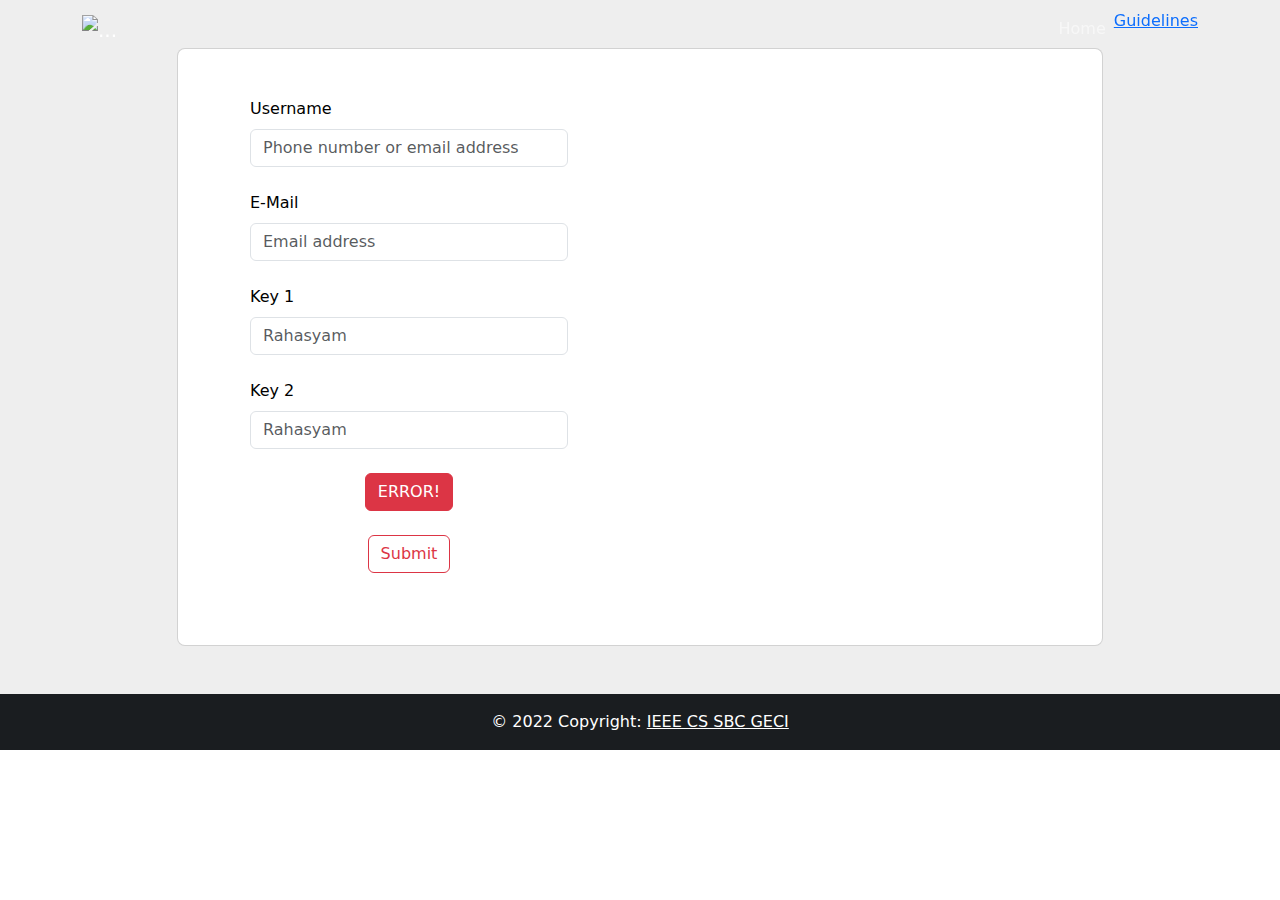
==== index.html @ 2a2f79c1 "Add files via upload" ====
<!DOCTYPE html>
<html lang="en">
<head>
    <meta charset="UTF-8">
    <meta http-equiv="X-UA-Compatible" content="IE=edge">
    <meta name="viewport" content="width=device-width, initial-scale=1.0">

    <link rel="stylesheet" href="css/style.css">
    <link rel="stylesheet" href="https://cdn.jsdelivr.net/npm/bootstrap@5.2.0-beta1/dist/css/bootstrap.min.css">
    
    <title>CI Battle | IEEE CS SBC GECI</title>
</head>
<body>
    
    <nav class="navbar navbar-expand-lg navbar-dark fixed-top" id="mainNav">
        <div class="container">
            <a class="navbar-brand" href="#page-top"><img src="img/log.png" height="28" alt="..." /></a>
            <button class="navbar-toggler" type="button" data-bs-toggle="collapse" data-bs-target="#navbarResponsive" aria-controls="navbarResponsive" aria-expanded="false" aria-label="Toggle navigation">
                Menu
                <i class="fas fa-bars ms-1"></i>
            </button>
            <div class="collapse navbar-collapse" id="navbarResponsive">
                <ul class="navbar-nav  ms-auto py-4 py-lg-0">
                    <li class="nav-item"><a class="nav-link" href="#services">Home</a></li>
                    
                    <li class="nav-item"><a class="img/guidelines.pdf" href="#about">Guidelines</a></li>
                    <!-- <li class="nav-item"><a class="nav-link" href="#team">Team</a></li>
                    <li class="nav-item"><a class="nav-link" href="#contact">Contact</a></li> -->
                </ul>
            </div>
        </div>
    </nav>
    <!-- Masthead-->
    <header class="masthead">    </header> 

    <section class="h-100 gradient-form" style="background-color: #eee;">
        <div class="container py-5 h-100">
          <div class="row d-flex justify-content-center align-items-center h-100">
            <!-- <div class="text-center">
                <h2 class="section-heading text-uppercase ">CI Battle</h2>
                <p class="section-subheading pclr font-italic">Submit your Flags here!</p>
            </div> -->
            <div class="col-xl-10">
              <div class="card rounded-3 text-black">
                <div class="row g-0">
                  <div class="col-lg-6">
                    <div class="card-body p-md-5 mx-md-4">
      
                      
      
                      <form>
                        
      
                        <div class="form-outline mb-4">
                            <label class="form-label" for="form2Example11">Username</label>
                          <input type="text" id="name" class="form-control"
                            placeholder="Phone number or email address" required/>
                          
                        </div>

                        <div class="form-outline mb-4">
                            <label class="form-label" for="form2Example11">E-Mail</label>
                          <input type="email" id="mail" class="form-control"
                            placeholder="Email address" required />
                          
                        </div>

                        <!-- <div class="form-outline mb-4">
                            <label class="form-label" for="form2Example11">CI Level</label>
                            <select class="custom-select custom-select-lg mb-3" required>
                                <option selected>Level 0</option>
                                <option value="1">1</option>
                                <option value="2">2</option>
                                <option value="3">3</option>
                                <option value="4">4</option>
                                <option value="5">5</option>
                                <option value="6">6</option>
                                <option value="7">7</option>
                                <option value="8">8</option>
                                <option value="9">9</option>
                                <option value="10">10</option>
                                <option value="11">11</option>
                                <option value="12">12</option>
                                <option value="13">13</option>
                                <option value="14">14</option>
                                
                                
                            </select>
                          
                        </div> -->

                        <div class="form-outline mb-4">
                            <label class="form-label" for="form2Example11">Key 1</label>
                          <input type="type" id="key1" class="form-control"
                            placeholder="Rahasyam" required/>
                          
                        </div>
                        <div class="form-outline mb-4">
                            <label class="form-label" for="form2Example11">Key 2</label>
                          <input type="type" id="key2" class="form-control"
                            placeholder="Rahasyam" required/>
                          
                        </div>
                        

                        
      
                        
      
                        <div id="hide" class="d-flex align-items-center justify-content-center pb-4">
                          
                            <button type="button" class="btn btn-danger">ERROR!</button>
                          </div>
      
                        <div class="d-flex align-items-center justify-content-center pb-4">
                          
                          <button type="button" class="btn btn-outline-danger">Submit</button>
                        </div>
      
                      </form>
      
                    </div>
                  </div>
                  <div class="col-lg-6 d-flex align-items-center gradient-custom-2">
                    <div class="text-white px-3 py-4 p-md-5 mx-md-4">
                      <h4 class="mb-4">Hint for Key 2</h4>
                      
                       <pre>
                           _-_
                        /~~   ~~\
                     /~~         ~~\
                    {     lvl 7     }
                     \  _-     -_  /
                       ~  \\ //  ~
                    _- -   | | _- _
                      _ -  | |   -_
                          // \\

                        p4paYa_kuRu
                    -------------------
                        </pre> 
                        <p class="small mb-0">
                            Have you forgotten about the hidden dungeon near Guilottine Maram :)
                        </p>
                    </div>
                  </div>
                </div>
              </div>
            </div>
          </div>
        </div>
      </section>



    <footer class="bg-dark text-center text-lg-start text-white">
      
          
  
      <!-- Copyright -->
      <div class="text-center p-3" style="background-color: rgba(0, 0, 0, 0.2)">
        © 2022 Copyright:
        <a class="text-white" href="https://cs.ieeesbgeci.org/">IEEE CS SBC GECI</a>
      </div>
      <!-- Copyright -->
    </footer>
  

    
</body>

<script src="https://ajax.googleapis.com/ajax/libs/jquery/3.6.0/jquery.min.js"></script>
<script src="js/script.js" type="text/Javascript"></script>
</html>
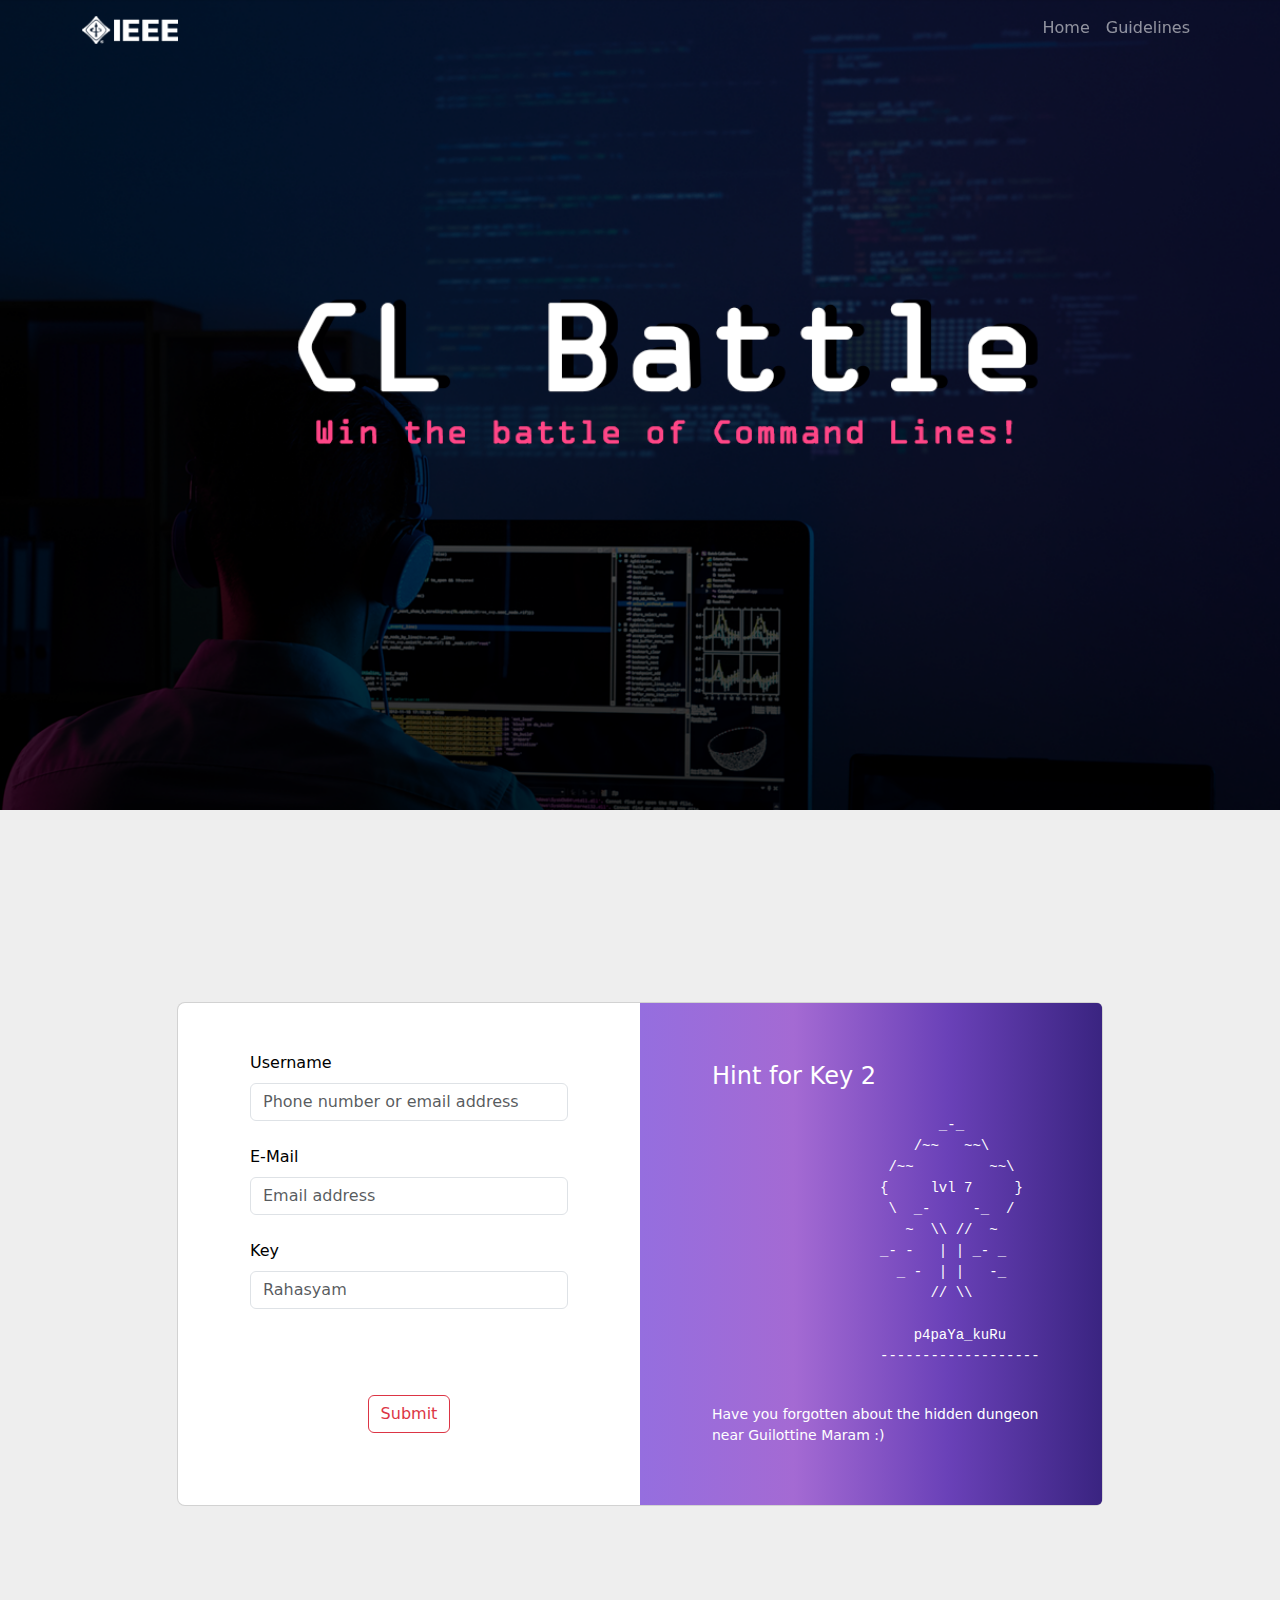
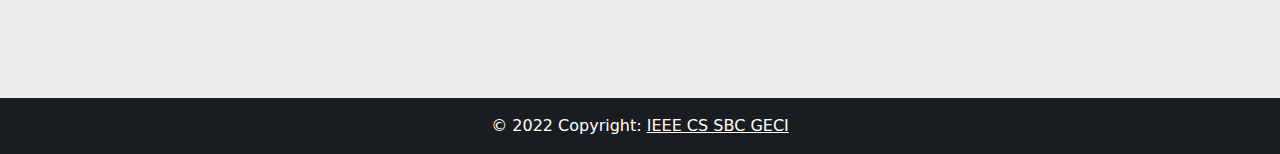
==== commit cea4895d: "elamianted key 1 and Key 2" ====
--- a/index.html
+++ b/index.html
@@ -21,9 +21,9 @@
             </button>
             <div class="collapse navbar-collapse" id="navbarResponsive">
                 <ul class="navbar-nav  ms-auto py-4 py-lg-0">
-                    <li class="nav-item"><a class="nav-link" href="#services">Home</a></li>
+                    <li class="nav-item"><a class="nav-link" href="index.html">Home</a></li>
                     
-                    <li class="nav-item"><a class="img/guidelines.pdf" href="#about">Guidelines</a></li>
+                    <li class="nav-item"><a class="nav-link" href="img/guidelines.pdf">Guidelines</a></li>
                     <!-- <li class="nav-item"><a class="nav-link" href="#team">Team</a></li>
                     <li class="nav-item"><a class="nav-link" href="#contact">Contact</a></li> -->
                 </ul>
@@ -90,17 +90,12 @@
                         </div> -->
 
                         <div class="form-outline mb-4">
-                            <label class="form-label" for="form2Example11">Key 1</label>
+                            <label class="form-label" for="form2Example11">Key</label>
                           <input type="type" id="key1" class="form-control"
                             placeholder="Rahasyam" required/>
                           
                         </div>
-                        <div class="form-outline mb-4">
-                            <label class="form-label" for="form2Example11">Key 2</label>
-                          <input type="type" id="key2" class="form-control"
-                            placeholder="Rahasyam" required/>
-                          
-                        </div>
+                        
                         
 
                         
--- a/css/style.css
+++ b/css/style.css
@@ -0,0 +1,218 @@
+header.masthead {
+    padding-top: 10.5rem;
+    height:90vh;
+    text-align: center;
+    color: #fff;
+    background-image: url("../img/bg.png");
+    background-repeat: no-repeat;
+    background-attachment: scroll;
+    background-position: center center;
+    background-size: cover;
+  }
+  @media only screen and (max-width: 600px) {
+    header.masthead {
+        background-image: url("../img/bg1.png");
+    }
+  }
+  
+
+
+
+  /* -------------navbarr */
+
+
+  .navbar {
+  position: relative;
+  display: flex;
+  flex-wrap: wrap;
+  align-items: center;
+  justify-content: space-between;
+  padding-top: 0.5rem;
+  padding-bottom: 0.5rem;
+}
+.navbar > .container,
+.navbar > .container-fluid,
+.navbar > .container-sm,
+.navbar > .container-md,
+.navbar > .container-lg,
+.navbar > .container-xl,
+.navbar > .container-xxl {
+  display: flex;
+  flex-wrap: inherit;
+  align-items: center;
+  justify-content: space-between;
+}
+.navbar-brand {
+  padding-top: 0.3125rem;
+  padding-bottom: 0.3125rem;
+  margin-right: 1rem;
+  font-size: 1.25rem;
+  text-decoration: none;
+  white-space: nowrap;
+}
+.navbar-nav {
+  display: flex;
+  flex-direction: column;
+  padding-left: 0;
+  margin-bottom: 0;
+  list-style: none;
+}
+.navbar-nav .nav-link {
+  padding-right: 0;
+  padding-left: 0;
+}
+.navbar-nav .dropdown-menu {
+  position: static;
+}
+
+.navbar-text {
+  padding-top: 0.5rem;
+  padding-bottom: 0.5rem;
+}
+
+.navbar-collapse {
+  flex-basis: 100%;
+  flex-grow: 1;
+  align-items: center;
+}
+
+.navbar-toggler {
+  padding: 0.25rem 0.75rem;
+  font-size: 1.25rem;
+  line-height: 1;
+  background-color: transparent;
+  border: 1px solid transparent;
+  border-radius: 0.25rem;
+  transition: box-shadow 0.15s ease-in-out;
+}
+@media (prefers-reduced-motion: reduce) {
+  .navbar-toggler {
+    transition: none;
+  }
+}
+.navbar-toggler:hover {
+  text-decoration: none;
+}
+.navbar-toggler:focus {
+  text-decoration: none;
+  outline: 0;
+  box-shadow: 0 0 0 0.25rem;
+}
+
+.navbar-toggler-icon {
+  display: inline-block;
+  width: 1.5em;
+  height: 1.5em;
+  vertical-align: middle;
+  background-repeat: no-repeat;
+  background-position: center;
+  background-size: 100%;
+}
+
+.navbar-nav-scroll {
+  max-height: var(--bs-scroll-height, 75vh);
+  overflow-y: auto;
+}
+
+
+
+/* -------------Section */
+
+.page-section {
+    padding: 6rem 0;
+    /* background-color: #222D32; */
+    
+  }
+  .page-section h2.section-heading, .page-section .section-heading.h2 {
+    font-size: 2.5rem;
+    margin-top: 0;
+    margin-bottom: 1rem;
+  }
+  .page-section h3.section-subheading, .page-section .section-subheading.h3 {
+    font-size: 1rem;
+    font-weight: 400;
+    font-style: italic;
+    font-family: "Roboto Slab", -apple-system, BlinkMacSystemFont, "Segoe UI", Roboto, "Helvetica Neue", Arial, sans-serif, "Apple Color Emoji", "Segoe UI Emoji", "Segoe UI Symbol", "Noto Color Emoji";
+    margin-bottom: 4rem;
+  }
+  
+  @media (min-width: 768px) {
+    section {
+      padding: 9rem 0;
+    }
+  }
+
+
+/* testing */
+.b{border:1px solid red;}
+.pclr
+{
+    color:#ff4687;
+}
+.btngrd
+{
+    background: linear-gradient(to right, #956edf, #a46ad3, #6a41b8, #3a2481);
+}
+
+
+/*form */
+.gradient-custom-2 {
+    /* fallback for old browsers */
+    background: #fccb90;
+    
+    /* Chrome 10-25, Safari 5.1-6 */
+    background: -webkit-linear-gradient(to right, #956edf, #a46ad3, #6a41b8, #3a2481);
+    
+    /* W3C, IE 10+/ Edge, Firefox 16+, Chrome 26+, Opera 12+, Safari 7+ */
+    background: linear-gradient(to right, #956edf, #a46ad3, #6a41b8, #3a2481);
+    }
+    
+    @media (min-width: 768px) {
+    .gradient-form {
+    height: 100vh !important;
+    }
+    }
+    @media (min-width: 769px) {
+    .gradient-custom-2 {
+    border-top-right-radius: .3rem;
+    border-bottom-right-radius: .3rem;
+    }
+}
+
+
+.leaderboard ol {
+    counter-reset: leaderboard;
+    list-style-type: none;
+}
+
+.leaderboard ol li {
+    position: relative;
+    z-index: 1;
+    font-size: 15px;
+    counter-increment: leaderboard;
+    padding: 18px 10px 18px 50px;
+    cursor: pointer;
+    -webkit-backface-visibility: hidden;
+    backface-visibility: hidden;
+    transform: translateZ(0) scale(1, 1);
+}
+
+.leaderboard ol li::before {
+    content: counter(leaderboard);
+    position: absolute;
+    z-index: 2;
+    top: 15px;
+    left: 15px;
+    width: 20px;
+    height: 20px;
+    line-height: 20px;
+    color: #c24448;
+    background: #fff;
+    border-radius: 20px;
+    text-align: center;
+}
+
+#hide
+{
+    visibility: hidden;
+}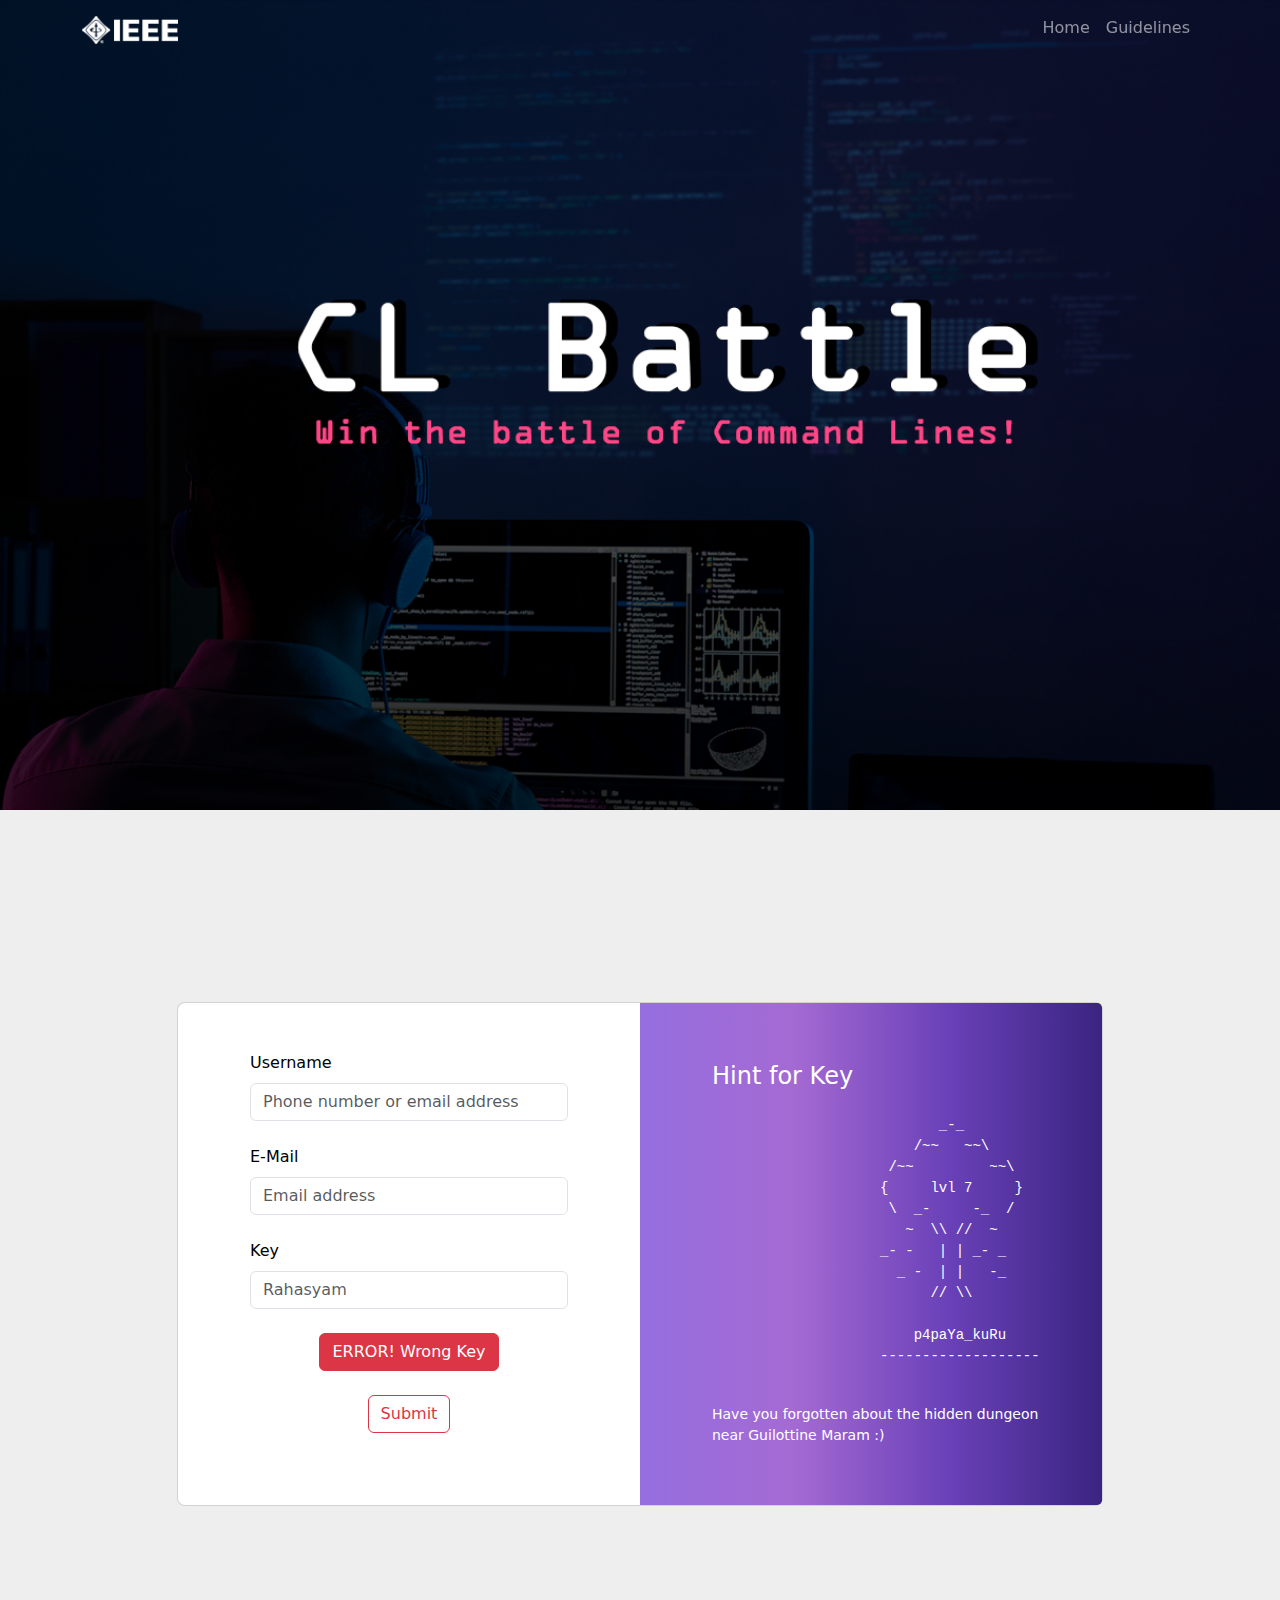
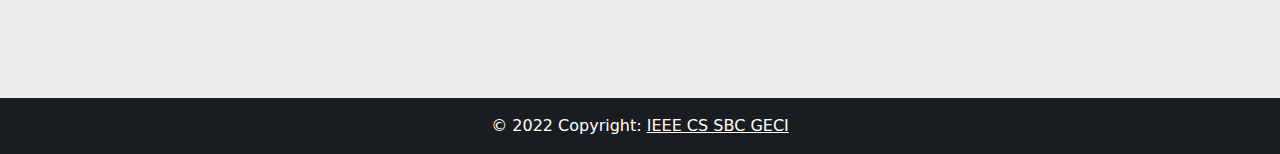
==== commit f273bf8c: "Merge pull request #4 from Code-Theft/gh-pages" ====
--- a/index.html
+++ b/index.html
@@ -8,7 +8,7 @@
     <link rel="stylesheet" href="css/style.css">
     <link rel="stylesheet" href="https://cdn.jsdelivr.net/npm/bootstrap@5.2.0-beta1/dist/css/bootstrap.min.css">
     
-    <title>CI Battle | IEEE CS SBC GECI</title>
+    <title>CI Battle | IEEE CS SBC GECi</title>
 </head>
 <body>
     
@@ -46,21 +46,19 @@
                   <div class="col-lg-6">
                     <div class="card-body p-md-5 mx-md-4">
       
-                      
-      
-                      <form>
+                      <form id="clbattle_form"  action="https://cl-battle-lvl15.herokuapp.com/validate" autocomplete="off" method="post">
                         
       
                         <div class="form-outline mb-4">
                             <label class="form-label" for="form2Example11">Username</label>
-                          <input type="text" id="name" class="form-control"
+                          <input type="text" id="username" class="form-control"
                             placeholder="Phone number or email address" required/>
                           
                         </div>
 
                         <div class="form-outline mb-4">
                             <label class="form-label" for="form2Example11">E-Mail</label>
-                          <input type="email" id="mail" class="form-control"
+                          <input type="email" id="email" class="form-control"
                             placeholder="Email address" required />
                           
                         </div>
@@ -91,7 +89,7 @@
 
                         <div class="form-outline mb-4">
                             <label class="form-label" for="form2Example11">Key</label>
-                          <input type="type" id="key1" class="form-control"
+                          <input type="type" id="key" class="form-control"
                             placeholder="Rahasyam" required/>
                           
                         </div>
@@ -102,14 +100,14 @@
       
                         
       
-                        <div id="hide" class="d-flex align-items-center justify-content-center pb-4">
+                        <div id="error" class="d-flex align-items-center justify-content-center pb-4">
                           
-                            <button type="button" class="btn btn-danger">ERROR!</button>
+                            <button type="button" class="btn btn-danger">ERROR! Wrong Key</button>
                           </div>
       
                         <div class="d-flex align-items-center justify-content-center pb-4">
                           
-                          <button type="button" class="btn btn-outline-danger">Submit</button>
+                          <button type="submit" class="btn btn-outline-danger">Submit</button>
                         </div>
       
                       </form>
@@ -118,7 +116,7 @@
                   </div>
                   <div class="col-lg-6 d-flex align-items-center gradient-custom-2">
                     <div class="text-white px-3 py-4 p-md-5 mx-md-4">
-                      <h4 class="mb-4">Hint for Key 2</h4>
+                      <h4 class="mb-4">Hint for Key</h4>
                       
                        <pre>
                            _-_
@@ -166,4 +164,5 @@
 
 <script src="https://ajax.googleapis.com/ajax/libs/jquery/3.6.0/jquery.min.js"></script>
 <script src="js/script.js" type="text/Javascript"></script>
-</html>+<script src="js/req.js" type="text/Javascript"></script>
+</html>
